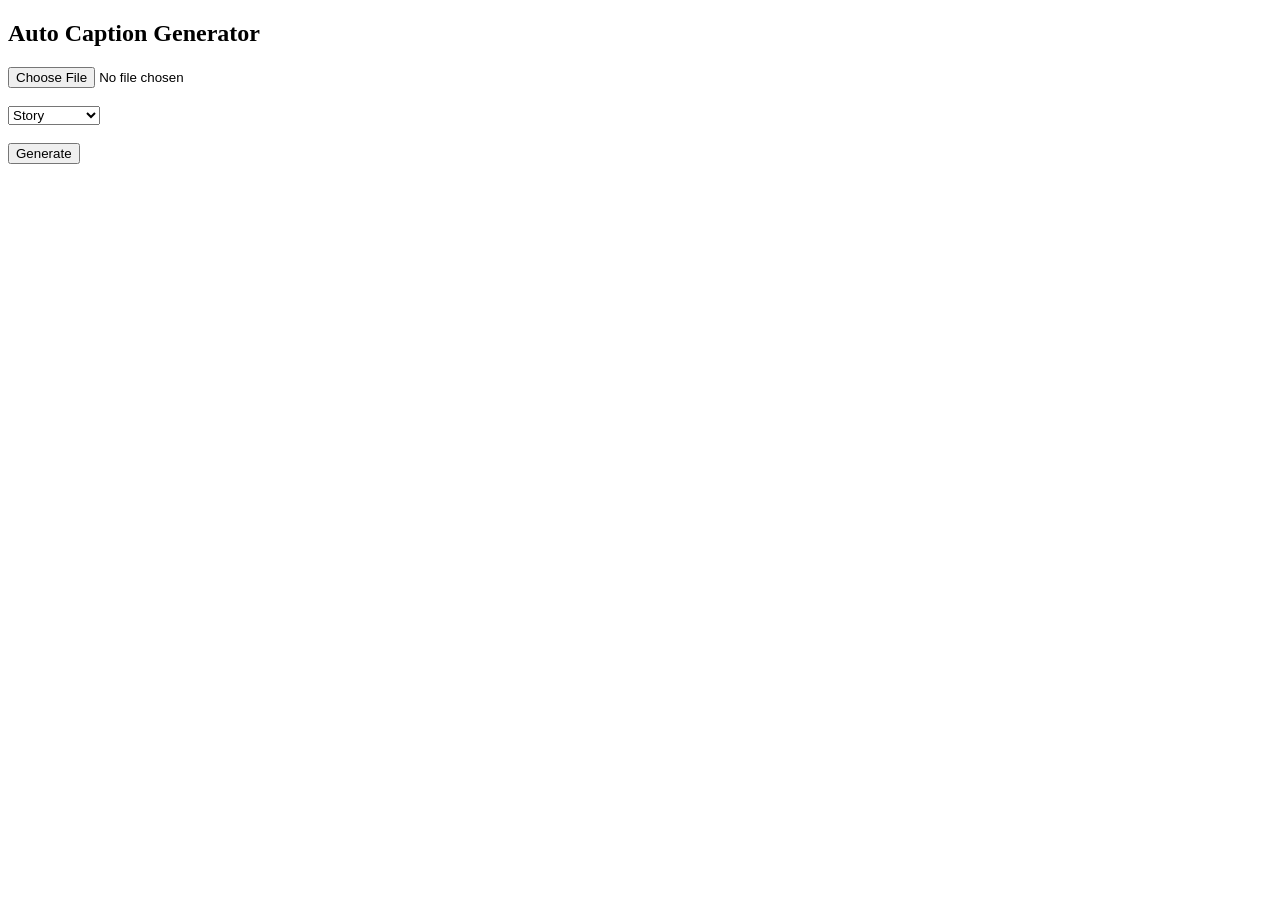
==== frontend/index.html @ f11cf6eb "initial project setup" ====
<!DOCTYPE html>
<html>
<head>
  <title>Auto Caption Generator</title>
</head>
<body>

<h2>Auto Caption Generator</h2>

<input type="file" id="video">
<br><br>

<select id="type">
  <option value="story">Story</option>
  <option value="educational">Educational</option>
  <option value="motivation">Motivation</option>
</select>

<br><br>
<button onclick="upload()">Generate</button>

<p id="status"></p>

<script src="script.js"></script>
</body>
</html>
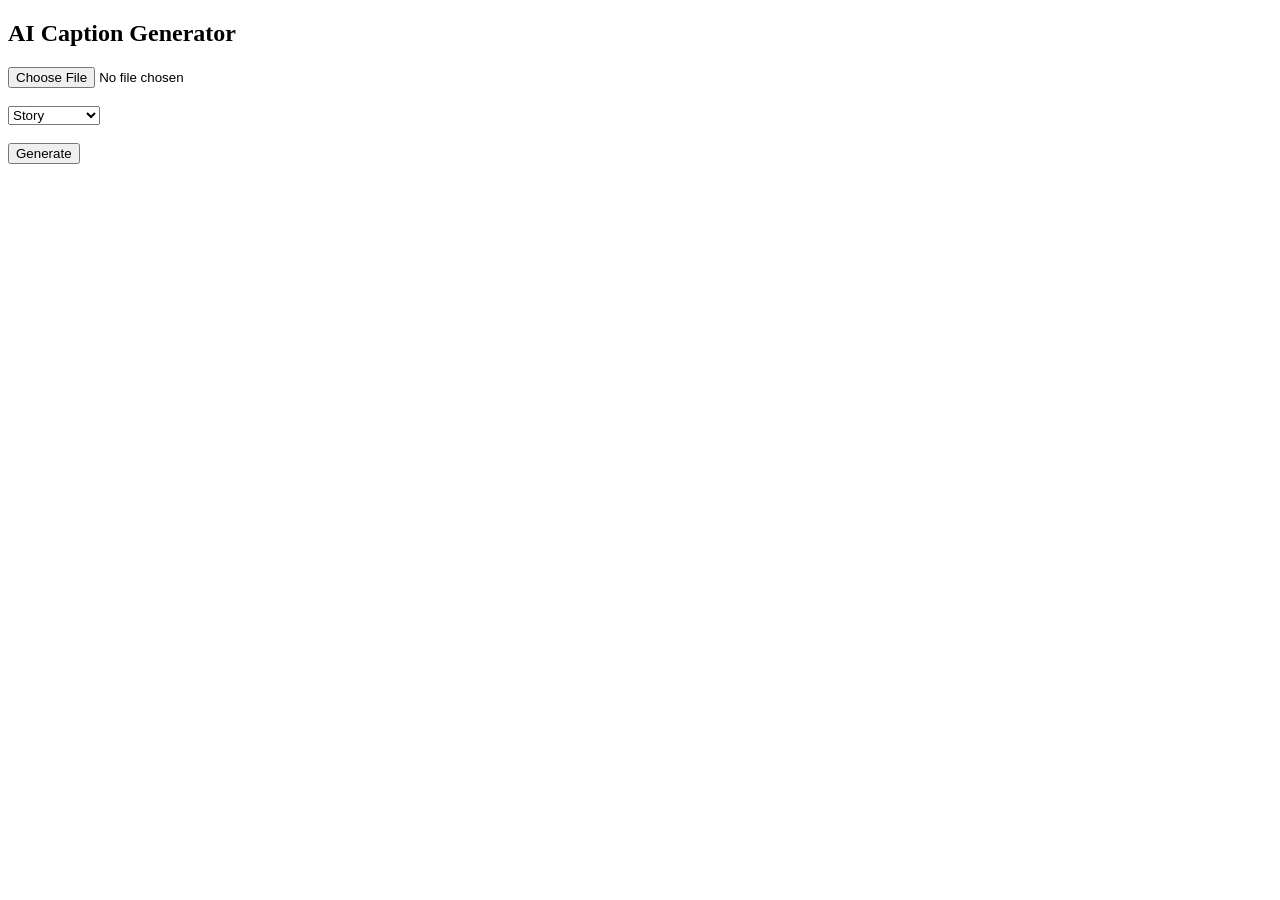
==== commit ddac1879: "what you changed" ====
--- a/frontend/index.html
+++ b/frontend/index.html
@@ -5,7 +5,7 @@
 </head>
 <body>
 
-<h2>Auto Caption Generator</h2>
+<h2>AI Caption Generator</h2>
 
 <input type="file" id="video">
 <br><br>
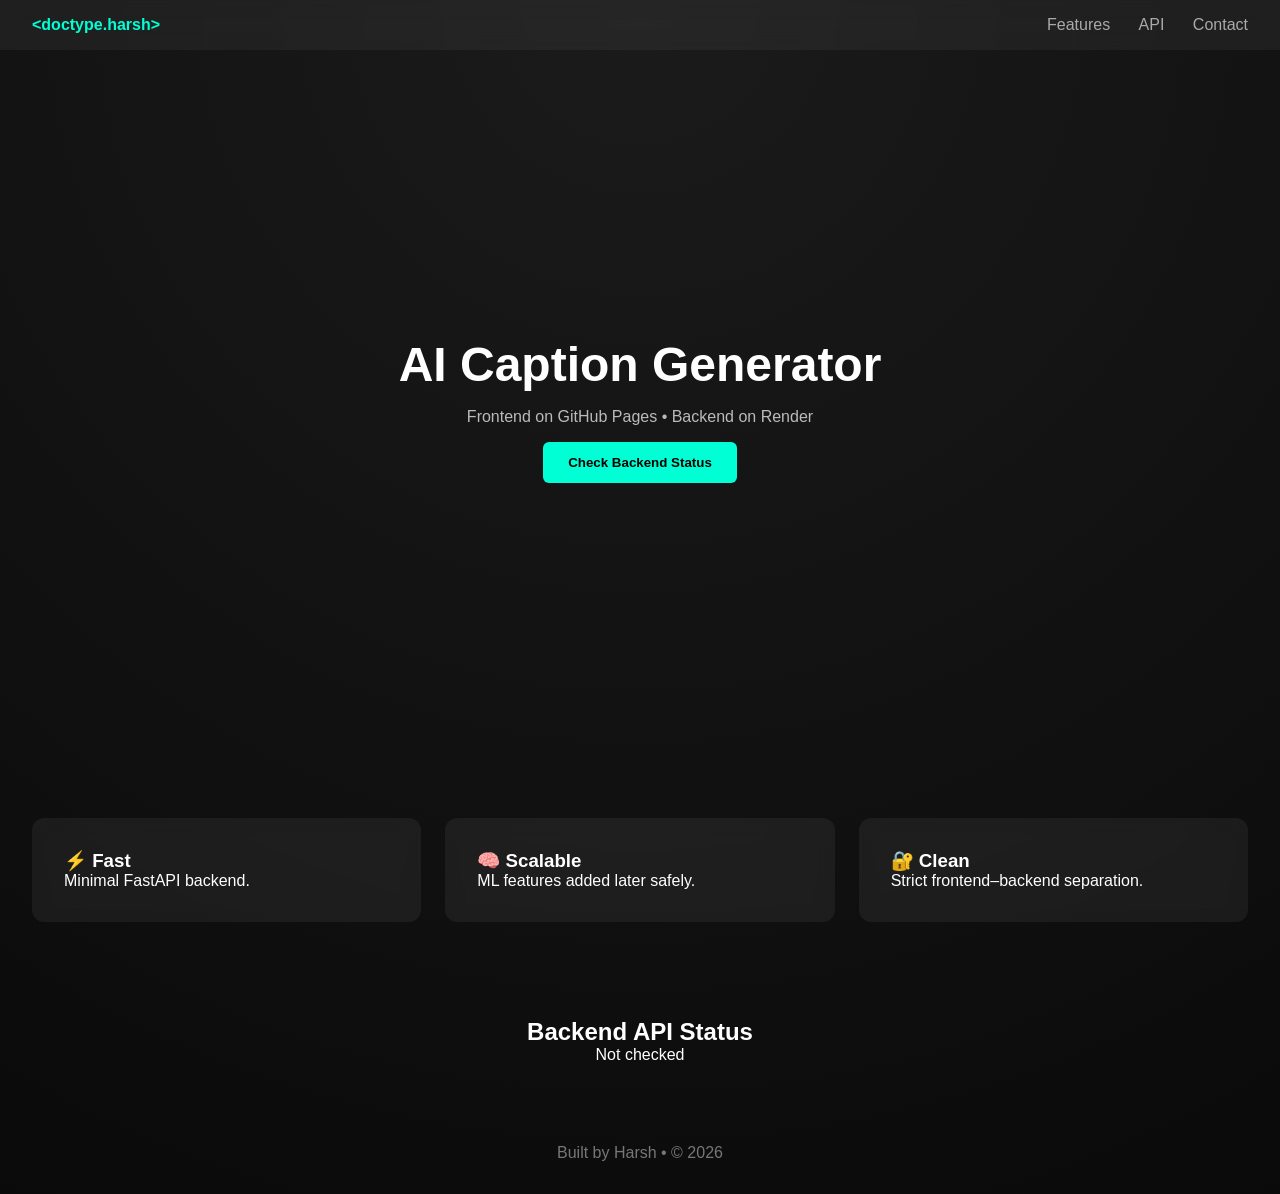
==== commit dc8eadd0: "reset backend to minimal stable version" ====
--- a/frontend/index.html
+++ b/frontend/index.html
@@ -1,26 +1,52 @@
 <!DOCTYPE html>
-<html>
+<html lang="en">
 <head>
-  <title>Auto Caption Generator</title>
+  <meta charset="UTF-8" />
+  <meta name="viewport" content="width=device-width, initial-scale=1.0" />
+  <title>Doctype Harsh | Caption App</title>
+  <link rel="stylesheet" href="style.css" />
 </head>
 <body>
 
-<h2>AI Caption Generator</h2>
+  <header class="navbar">
+    <div class="logo">&lt;doctype.harsh&gt;</div>
+    <nav>
+      <a href="#features">Features</a>
+      <a href="#status">API</a>
+      <a href="#contact">Contact</a>
+    </nav>
+  </header>
 
-<input type="file" id="video">
-<br><br>
+  <section class="hero">
+    <h1>AI Caption Generator</h1>
+    <p>Frontend on GitHub Pages • Backend on Render</p>
+    <button onclick="checkAPI()">Check Backend Status</button>
+  </section>
 
-<select id="type">
-  <option value="story">Story</option>
-  <option value="educational">Educational</option>
-  <option value="motivation">Motivation</option>
-</select>
+  <section id="features" class="features">
+    <div class="card">
+      <h3>⚡ Fast</h3>
+      <p>Minimal FastAPI backend.</p>
+    </div>
+    <div class="card">
+      <h3>🧠 Scalable</h3>
+      <p>ML features added later safely.</p>
+    </div>
+    <div class="card">
+      <h3>🔐 Clean</h3>
+      <p>Strict frontend–backend separation.</p>
+    </div>
+  </section>
 
-<br><br>
-<button onclick="upload()">Generate</button>
+  <section id="status" class="status">
+    <h2>Backend API Status</h2>
+    <p id="apiStatus">Not checked</p>
+  </section>
 
-<p id="status"></p>
+  <footer id="contact">
+    <p>Built by Harsh • © 2026</p>
+  </footer>
 
-<script src="script.js"></script>
+  <script src="script.js"></script>
 </body>
 </html>
--- a/frontend/style.css
+++ b/frontend/style.css
@@ -0,0 +1,87 @@
+* {
+  margin: 0;
+  padding: 0;
+  box-sizing: border-box;
+  font-family: "Segoe UI", sans-serif;
+}
+
+body {
+  background: radial-gradient(circle at top, #1b1b1b, #0a0a0a);
+  color: #ffffff;
+}
+
+.navbar {
+  display: flex;
+  justify-content: space-between;
+  padding: 1rem 2rem;
+  background: rgba(255, 255, 255, 0.05);
+  backdrop-filter: blur(10px);
+}
+
+.logo {
+  color: #00ffd5;
+  font-weight: bold;
+}
+
+.navbar a {
+  margin-left: 1.5rem;
+  text-decoration: none;
+  color: #aaa;
+}
+
+.navbar a:hover {
+  color: #fff;
+}
+
+.hero {
+  min-height: 80vh;
+  display: flex;
+  flex-direction: column;
+  align-items: center;
+  justify-content: center;
+  text-align: center;
+}
+
+.hero h1 {
+  font-size: 3rem;
+}
+
+.hero p {
+  margin: 1rem 0;
+  color: #bbb;
+}
+
+.hero button {
+  padding: 0.8rem 1.6rem;
+  border: none;
+  border-radius: 6px;
+  background: #00ffd5;
+  color: #000;
+  font-weight: bold;
+  cursor: pointer;
+}
+
+.features {
+  padding: 3rem 2rem;
+  display: grid;
+  grid-template-columns: repeat(auto-fit, minmax(250px, 1fr));
+  gap: 1.5rem;
+}
+
+.card {
+  background: rgba(255, 255, 255, 0.06);
+  padding: 2rem;
+  border-radius: 12px;
+  backdrop-filter: blur(8px);
+}
+
+.status {
+  text-align: center;
+  padding: 3rem 2rem;
+}
+
+footer {
+  text-align: center;
+  padding: 2rem;
+  color: #777;
+}
